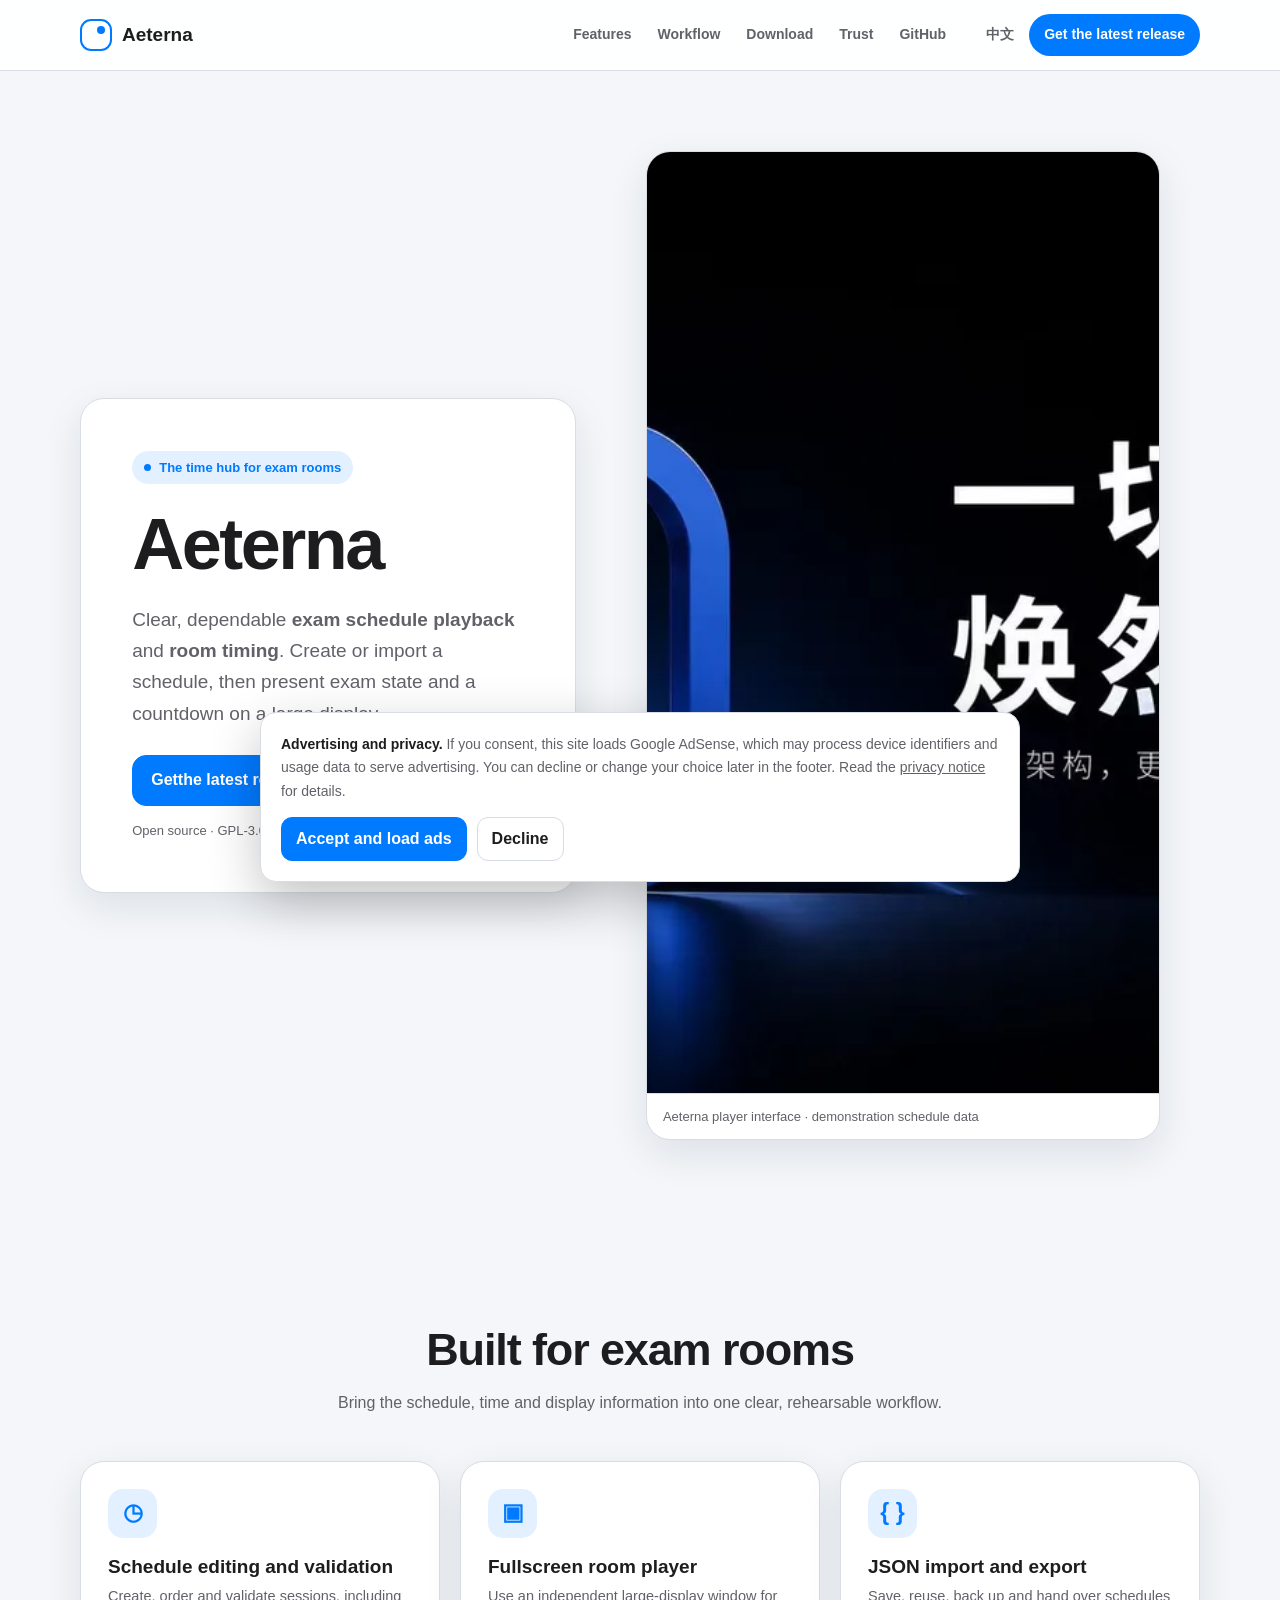
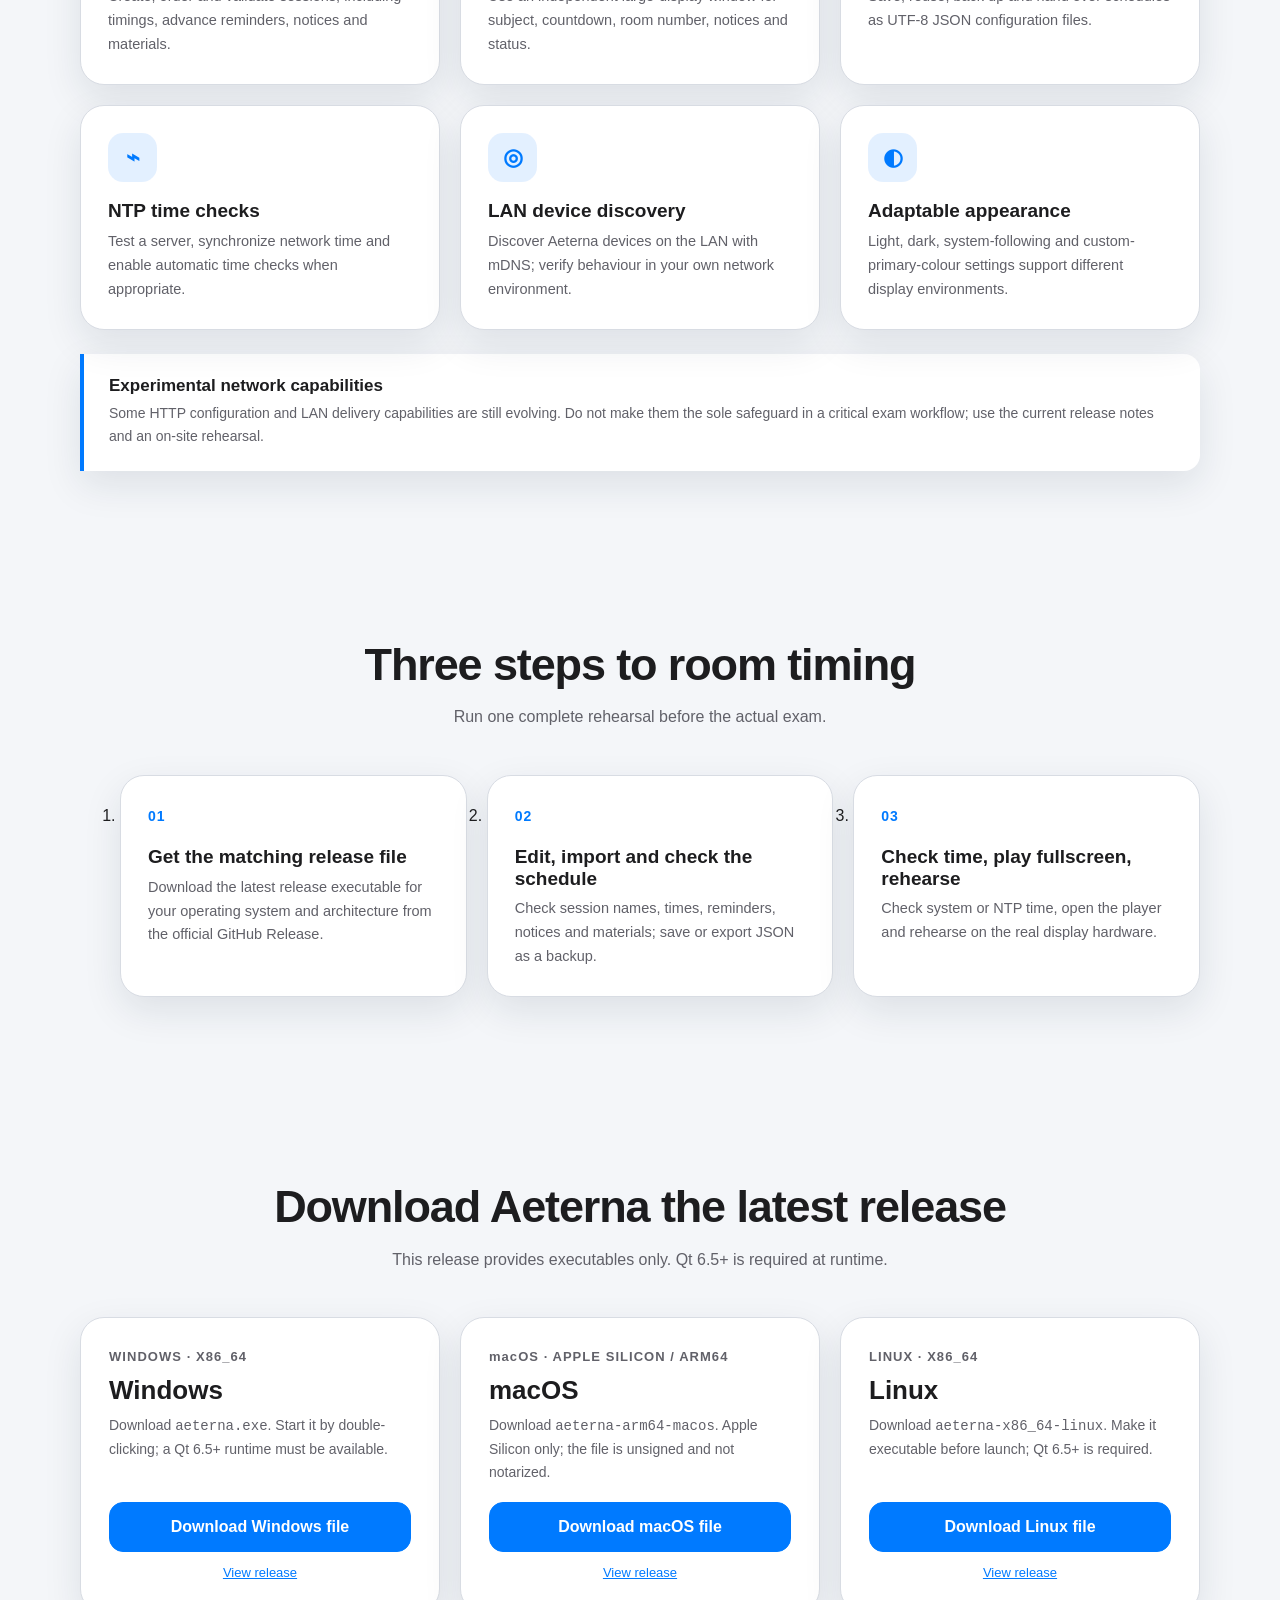
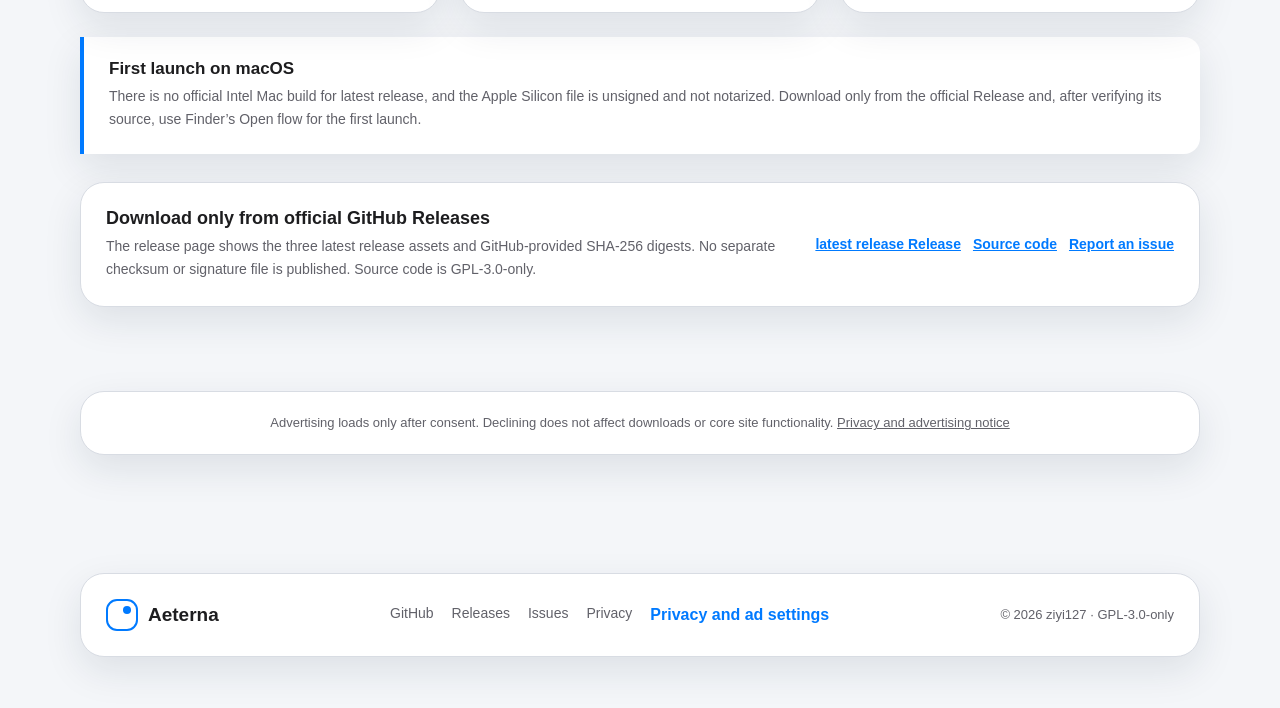
==== en/index.html @ 11a24388 "site: update official website (assets, i18n, privacy, sitemap, scripts)" ====
<!doctype html>
<html lang="en">
<head>
  <meta charset="UTF-8">
  <meta name="viewport" content="width=device-width, initial-scale=1.0">
  <meta name="theme-color" content="#007aff">
  <title>Aeterna | Exam schedule playback and timing</title>
  <meta name="release-api" content="https://api.github.com/repos/ziyi127/Aeterna/releases/latest">
  <link rel="release-data" href="../assets/data/release.json">
  <meta name="description" content="Aeterna is an exam schedule playback and room-timing application: edit schedules, present a fullscreen countdown, exchange JSON files, and check time with NTP before an exam.">
  <link rel="canonical" href="https://aeterna.dpdns.org/en/">
  <link rel="alternate" hreflang="zh-CN" href="https://aeterna.dpdns.org/">
  <link rel="alternate" hreflang="en" href="https://aeterna.dpdns.org/en/">
  <link rel="alternate" hreflang="x-default" href="https://aeterna.dpdns.org/">
  <meta property="og:type" content="website"><meta property="og:site_name" content="Aeterna"><meta property="og:title" content="Aeterna | The time hub for exam rooms"><meta property="og:description" content="Clear exam schedule playback and room timing."><meta property="og:url" content="https://aeterna.dpdns.org/en/"><meta property="og:locale" content="en_US">
  <meta name="twitter:card" content="summary"><meta name="twitter:title" content="Aeterna | Exam schedule playback and timing"><meta name="twitter:description" content="Clear exam schedule playback and room timing.">
  <link rel="icon" href="data:image/svg+xml,%3Csvg xmlns='http://www.w3.org/2000/svg' viewBox='0 0 32 32'%3E%3Crect x='5' y='5' width='22' height='22' rx='7' fill='none' stroke='%23007aff' stroke-width='2.5'/%3E%3Ccircle cx='21' cy='21' r='4' fill='%23007aff'/%3E%3C/svg%3E">
  <link rel="stylesheet" href="../assets/css/styles.css"><script src="../assets/js/main.js" defer></script>
  <script type="application/ld+json">{"@context":"https://schema.org","@type":"SoftwareApplication","name":"Aeterna","applicationCategory":"EducationalApplication","operatingSystem":"Windows, Linux, macOS (Apple Silicon)","license":"https://www.gnu.org/licenses/gpl-3.0.html","url":"https://aeterna.dpdns.org/en/","downloadUrl":"https://github.com/ziyi127/Aeterna/releases","codeRepository":"https://github.com/ziyi127/Aeterna"}</script>
</head>
<body>
  <a class="skip-link" href="#main-content">Skip to main content</a>
  <header class="nav" id="site-nav"><div class="wrap nav-inner"><a class="brand" href="#top" aria-label="Aeterna home"><span class="brand-mark" aria-hidden="true"></span><span>Aeterna</span></a><nav class="nav-links" id="primary-navigation" aria-label="Primary navigation"><a href="#features">Features</a><a href="#workflow">Workflow</a><a href="#download">Download</a><a href="#trust">Trust</a><a href="https://github.com/ziyi127/Aeterna">GitHub</a></nav><div class="nav-actions"><a class="lang-link" href="../" lang="zh-CN" hreflang="zh-CN">中文</a><a class="nav-cta" href="#download">Get <span data-release-version>the latest release</span></a><button class="nav-toggle" id="nav-toggle" type="button" aria-label="Open navigation menu" aria-controls="primary-navigation" aria-expanded="false"><span aria-hidden="true"></span></button></div></div></header>
  <main id="main-content">
    <section class="hero" id="top"><div class="wrap hero-grid"><div class="glass hero-copy reveal"><p class="eyebrow">The time hub for exam rooms</p><h1>Aeterna</h1><p class="hero-sub">Clear, dependable <strong>exam schedule playback</strong> and <strong>room timing</strong>. Create or import a schedule, then present exam state and a countdown on a large display.</p><div class="cta-row"><a class="btn btn-primary" href="#download">Get <span data-release-version>the latest release</span></a><a class="btn btn-ghost" href="https://github.com/ziyi127/Aeterna/releases">Release notes</a></div><p class="hero-note">Open source · GPL-3.0 · Rust + Qt 6 · no account required</p></div><figure class="glass product-shot reveal"><picture><source srcset="../assets/images/aeterna-interface.webp" type="image/webp"><img src="../assets/images/aeterna-interface.jpeg" width="1672" height="941" alt="Aeterna dark interface example with an exam schedule, countdown and room details" fetchpriority="high" decoding="async"></picture><figcaption class="shot-caption">Aeterna player interface · demonstration schedule data</figcaption></figure></div></section>
    <section id="features"><div class="wrap"><div class="sec-head reveal"><h2>Built for exam rooms</h2><p>Bring the schedule, time and display information into one clear, rehearsable workflow.</p></div><div class="card-grid"><article class="glass feature reveal"><div class="icon" aria-hidden="true">◷</div><h3>Schedule editing and validation</h3><p>Create, order and validate sessions, including timings, advance reminders, notices and materials.</p></article><article class="glass feature reveal"><div class="icon" aria-hidden="true">▣</div><h3>Fullscreen room player</h3><p>Use an independent large-display window for subject, countdown, room number, notices and status.</p></article><article class="glass feature reveal"><div class="icon" aria-hidden="true">{ }</div><h3>JSON import and export</h3><p>Save, reuse, back up and hand over schedules as UTF-8 JSON configuration files.</p></article><article class="glass feature reveal"><div class="icon" aria-hidden="true">⌁</div><h3>NTP time checks</h3><p>Test a server, synchronize network time and enable automatic time checks when appropriate.</p></article><article class="glass feature reveal"><div class="icon" aria-hidden="true">◎</div><h3>LAN device discovery</h3><p>Discover Aeterna devices on the LAN with mDNS; verify behaviour in your own network environment.</p></article><article class="glass feature reveal"><div class="icon" aria-hidden="true">◐</div><h3>Adaptable appearance</h3><p>Light, dark, system-following and custom-primary-colour settings support different display environments.</p></article></div><aside class="notice reveal"><h3>Experimental network capabilities</h3><p>Some HTTP configuration and LAN delivery capabilities are still evolving. Do not make them the sole safeguard in a critical exam workflow; use the current release notes and an on-site rehearsal.</p></aside></div></section>
    <section id="workflow"><div class="wrap"><div class="sec-head reveal"><h2>Three steps to room timing</h2><p>Run one complete rehearsal before the actual exam.</p></div><ol class="card-grid"><li class="glass step reveal"><div class="step-num">01</div><h3>Get the matching release file</h3><p>Download the latest release executable for your operating system and architecture from the official GitHub Release.</p></li><li class="glass step reveal"><div class="step-num">02</div><h3>Edit, import and check the schedule</h3><p>Check session names, times, reminders, notices and materials; save or export JSON as a backup.</p></li><li class="glass step reveal"><div class="step-num">03</div><h3>Check time, play fullscreen, rehearse</h3><p>Check system or NTP time, open the player and rehearse on the real display hardware.</p></li></ol></div></section>
    <section id="download"><div class="wrap"><div class="sec-head reveal"><h2>Download Aeterna <span data-release-version>the latest release</span></h2><p>This release provides executables only. Qt 6.5+ is required at runtime.</p></div><div class="download-grid"><article class="glass download-card reveal"><p class="platform">WINDOWS · X86_64</p><h3>Windows</h3><p class="meta">Download <code>aeterna.exe</code>. Start it by double-clicking; a Qt 6.5+ runtime must be available.</p><a class="btn btn-primary" data-release-asset="windows" href="https://github.com/ziyi127/Aeterna/releases">Download Windows file</a><a class="secondary-link" href="https://github.com/ziyi127/Aeterna/releases">View release</a></article><article class="glass download-card reveal"><p class="platform">macOS · APPLE SILICON / ARM64</p><h3>macOS</h3><p class="meta">Download <code>aeterna-arm64-macos</code>. Apple Silicon only; the file is unsigned and not notarized.</p><a class="btn btn-primary" data-release-asset="macos" href="https://github.com/ziyi127/Aeterna/releases">Download macOS file</a><a class="secondary-link" href="https://github.com/ziyi127/Aeterna/releases">View release</a></article><article class="glass download-card reveal"><p class="platform">LINUX · X86_64</p><h3>Linux</h3><p class="meta">Download <code>aeterna-x86_64-linux</code>. Make it executable before launch; Qt 6.5+ is required.</p><a class="btn btn-primary" data-release-asset="linux" href="https://github.com/ziyi127/Aeterna/releases">Download Linux file</a><a class="secondary-link" href="https://github.com/ziyi127/Aeterna/releases">View release</a></article></div><aside class="notice reveal"><h3>First launch on macOS</h3><p>There is no official Intel Mac build for latest release, and the Apple Silicon file is unsigned and not notarized. Download only from the official Release and, after verifying its source, use Finder’s Open flow for the first launch.</p></aside><div class="glass trust reveal" id="trust"><div><h3>Download only from official GitHub Releases</h3><p>The release page shows the three latest release assets and GitHub-provided SHA-256 digests. No separate checksum or signature file is published. Source code is GPL-3.0-only.</p></div><div class="trust-links"><a class="text-link" href="https://github.com/ziyi127/Aeterna/releases">latest release Release</a><a class="text-link" href="https://github.com/ziyi127/Aeterna">Source code</a><a class="text-link" href="https://github.com/ziyi127/Aeterna/issues">Report an issue</a></div></div></div></section>
    <section class="ad-section" aria-label="Advertising"><div class="wrap"><div class="glass ad-card"><p>Advertising loads only after consent. Declining does not affect downloads or core site functionality. <a href="privacy.html">Privacy and advertising notice</a></p><div class="ad-slot" id="adsense-slot" hidden aria-label="Advertising slot"></div></div></div></section>
  </main>
  <footer class="footer"><div class="wrap"><div class="glass footer-bar"><a class="brand" href="#top"><span class="brand-mark" aria-hidden="true"></span><span>Aeterna</span></a><div class="footer-links"><a href="https://github.com/ziyi127/Aeterna">GitHub</a><a href="https://github.com/ziyi127/Aeterna/releases">Releases</a><a href="https://github.com/ziyi127/Aeterna/issues">Issues</a><a href="privacy.html">Privacy</a><button class="privacy-settings" type="button" data-open-consent>Privacy and ad settings</button></div><span class="footer-copy">© 2026 ziyi127 · GPL-3.0-only</span></div></div></footer>
  <section class="consent-banner" id="consent-banner" hidden aria-label="Advertising consent"><p><strong>Advertising and privacy.</strong> If you consent, this site loads Google AdSense, which may process device identifiers and usage data to serve advertising. You can decline or change your choice later in the footer. Read the <a href="privacy.html">privacy notice</a> for details.</p><div class="consent-actions"><button class="accept" type="button" data-consent="accepted">Accept and load ads</button><button type="button" data-consent="declined">Decline</button></div></section>
</body></html>
---- assets/css/styles.css ----
:root {
  --brand: #007aff;
  --brand-hover: #0064d6;
  --ink: #1d1d1f;
  --muted: #616169;
  --surface: #ffffff;
  --surface-soft: #f4f6f9;
  --line: #d8dce3;
  --focus: #004ec4;
  --success: #16833a;
  --radius: 24px;
  --radius-sm: 16px;
  --maxw: 1120px;
  --shadow: 0 14px 38px rgba(20, 35, 55, .10);
  --font: "PingFang SC", "Microsoft YaHei", "Noto Sans SC", -apple-system, BlinkMacSystemFont, "Segoe UI", Roboto, Helvetica, Arial, sans-serif;
}

@media (prefers-color-scheme: dark) {
  :root {
    --ink: #f5f5f7;
    --muted: #b7bac2;
    --surface: #1c1c1e;
    --surface-soft: #0b0b0c;
    --line: #3a3a3c;
    --focus: #70b2ff;
    --shadow: 0 14px 38px rgba(0, 0, 0, .34);
  }
}

* { box-sizing: border-box; }
html { -webkit-text-size-adjust: 100%; scroll-behavior: smooth; }
body { margin: 0; min-width: 0; background: var(--surface-soft); color: var(--ink); font-family: var(--font); line-height: 1.65; }
a { color: inherit; }
button { font: inherit; }
img { display: block; max-width: 100%; }

.skip-link { position: fixed; z-index: 100; top: 12px; left: 12px; transform: translateY(-160%); padding: 10px 14px; border-radius: 10px; background: var(--ink); color: var(--surface); font-weight: 700; text-decoration: none; }
.skip-link:focus { transform: translateY(0); }
:focus-visible { outline: 3px solid var(--focus); outline-offset: 3px; }
.wrap { width: min(var(--maxw), calc(100% - 40px)); margin: 0 auto; }
section { padding: 84px 0; scroll-margin-top: 84px; }

.nav { position: sticky; top: 0; z-index: 20; background: color-mix(in srgb, var(--surface) 92%, transparent); border-bottom: 1px solid var(--line); }
@supports (backdrop-filter: blur(12px)) { .nav { backdrop-filter: blur(16px) saturate(160%); } }
.nav-inner { min-height: 70px; display: flex; align-items: center; gap: 18px; justify-content: space-between; }
.brand { display: inline-flex; align-items: center; gap: 10px; color: var(--ink); text-decoration: none; font-size: 19px; font-weight: 800; white-space: nowrap; }
.brand-mark { position: relative; flex: 0 0 auto; width: 32px; height: 32px; border: 2px solid var(--brand); border-radius: 11px; }
.brand-mark::after { position: absolute; right: 5px; top: 5px; width: 8px; height: 8px; border-radius: 50%; background: var(--brand); content: ""; }
.nav-links, .nav-actions { display: flex; align-items: center; gap: 4px; }
.nav-links { margin-left: auto; }
.nav-links a, .lang-link, .nav-cta { border-radius: 999px; text-decoration: none; }
.nav-links a, .lang-link { padding: 8px 11px; color: var(--muted); font-size: 14px; font-weight: 650; }
.nav-links a:hover, .lang-link:hover { color: var(--ink); background: var(--surface-soft); }
.lang-link[aria-current="page"] { color: var(--brand); }
.nav-cta { padding: 9px 15px; background: var(--brand); color: #fff; font-size: 14px; font-weight: 750; }
.nav-cta:hover, .btn-primary:hover { background: var(--brand-hover); }
.nav-toggle { display: none; width: 44px; height: 44px; border: 1px solid var(--line); border-radius: 12px; background: var(--surface); color: var(--ink); cursor: pointer; }
.nav-toggle span, .nav-toggle span::before, .nav-toggle span::after { position: absolute; width: 20px; height: 2px; border-radius: 2px; background: currentColor; content: ""; }
.nav-toggle span { position: relative; display: inline-block; }
.nav-toggle span::before { transform: translateY(-6px); }
.nav-toggle span::after { transform: translateY(6px); }

.glass { background: var(--surface); border: 1px solid var(--line); border-radius: var(--radius); box-shadow: var(--shadow); }
.hero { padding-top: 64px; }
.hero-grid { display: grid; grid-template-columns: minmax(0, .91fr) minmax(0, 1.09fr); gap: 30px; align-items: center; }
.hero-copy { padding: clamp(28px, 4vw, 52px); }
.eyebrow { display: inline-flex; align-items: center; gap: 8px; margin: 0; padding: 6px 12px; border-radius: 999px; color: var(--brand); background: color-mix(in srgb, var(--brand) 11%, transparent); font-size: 13px; font-weight: 750; }
.eyebrow::before { width: 7px; height: 7px; border-radius: 50%; background: currentColor; content: ""; }
h1, h2, h3 { line-height: 1.15; }
h1 { margin: 19px 0 0; font-size: clamp(42px, 6.2vw, 72px); letter-spacing: -.035em; }
.hero-sub { max-width: 31em; margin: 18px 0 0; color: var(--muted); font-size: clamp(16px, 1.75vw, 19px); }
.cta-row { display: flex; flex-wrap: wrap; gap: 12px; margin-top: 26px; }
.btn { display: inline-flex; min-height: 47px; align-items: center; justify-content: center; padding: 11px 18px; border: 1px solid var(--line); border-radius: 14px; font-weight: 750; text-align: center; text-decoration: none; transition: background-color .18s ease, border-color .18s ease, transform .18s ease; }
.btn-primary { border-color: var(--brand); background: var(--brand); color: #fff; }
.btn-ghost { background: var(--surface); color: var(--ink); }
.btn-ghost:hover { border-color: var(--brand); color: var(--brand); }
.hero-note { margin: 14px 0 0; color: var(--muted); font-size: 13px; }
.product-shot { overflow: hidden; }
.product-shot picture { display: block; background: #1c1c1e; }
.product-shot img { width: 100%; aspect-ratio: 1672 / 941; object-fit: cover; }
.shot-caption { margin: 0; padding: 12px 16px; border-top: 1px solid var(--line); color: var(--muted); font-size: 13px; }

.sec-head { max-width: 46em; margin: 0 auto 44px; text-align: center; }
.sec-head h2 { margin: 0; font-size: clamp(29px, 4vw, 45px); letter-spacing: -.025em; }
.sec-head p { margin: 14px 0 0; color: var(--muted); }
.card-grid { display: grid; grid-template-columns: repeat(3, minmax(0, 1fr)); gap: 20px; }
.feature, .step { padding: 27px; }
.icon { display: grid; width: 49px; height: 49px; place-items: center; border-radius: 15px; background: color-mix(in srgb, var(--brand) 11%, transparent); color: var(--brand); font-size: 23px; font-weight: 800; }
.feature h3, .step h3 { margin: 18px 0 8px; font-size: 19px; }
.feature p, .step p { margin: 0; color: var(--muted); font-size: 14.5px; }
.step-num { color: var(--brand); font-size: 14px; font-weight: 800; letter-spacing: .07em; }

.download-grid { display: grid; grid-template-columns: repeat(3, minmax(0, 1fr)); gap: 20px; }
.download-card { display: flex; flex-direction: column; padding: 28px; }
.platform { margin: 0; color: var(--muted); font-size: 13px; font-weight: 800; letter-spacing: .08em; }
.download-card h3 { margin: 8px 0; font-size: 26px; }
.download-card .meta { min-height: 4.2em; margin: 0 0 18px; color: var(--muted); font-size: 14px; }
.download-card .btn { width: 100%; margin-top: auto; }
.download-card .secondary-link { display: block; margin-top: 10px; color: var(--brand); font-size: 13px; text-align: center; }
.trust { display: grid; grid-template-columns: 1fr auto; gap: 20px; align-items: center; margin-top: 28px; padding: 25px; }
.trust h3 { margin: 0 0 7px; font-size: 18px; }
.trust p { max-width: 58em; margin: 0; color: var(--muted); font-size: 14px; }
.trust-links { display: flex; flex-wrap: wrap; gap: 12px; justify-content: flex-end; }
.text-link { color: var(--brand); font-size: 14px; font-weight: 750; }

.notice { margin-top: 24px; padding: 22px 25px; border-left: 4px solid var(--brand); background: var(--surface); border-radius: 0 var(--radius-sm) var(--radius-sm) 0; box-shadow: var(--shadow); }
.notice h3 { margin: 0 0 7px; font-size: 17px; }
.notice p { margin: 0; color: var(--muted); font-size: 14px; }

.ad-section { padding-top: 0; }
.ad-card { padding: 20px 24px; text-align: center; }
.ad-card p { margin: 0; color: var(--muted); font-size: 13px; }
.ad-slot { min-height: 90px; margin-top: 14px; }
.ad-slot[hidden] { display: none; }

.consent-banner { position: fixed; z-index: 50; right: 18px; bottom: 18px; left: 18px; max-width: 760px; margin: auto; padding: 20px; background: var(--surface); border: 1px solid var(--line); border-radius: var(--radius-sm); box-shadow: 0 18px 52px rgba(0, 0, 0, .24); }
.consent-banner[hidden] { display: none; }
.consent-banner p { margin: 0; color: var(--muted); font-size: 14px; }
.consent-banner strong { color: var(--ink); }
.consent-actions { display: flex; flex-wrap: wrap; gap: 10px; margin-top: 14px; }
.consent-actions button { min-height: 42px; padding: 8px 14px; border: 1px solid var(--line); border-radius: 11px; background: var(--surface); color: var(--ink); cursor: pointer; font-weight: 750; }
.consent-actions .accept { border-color: var(--brand); background: var(--brand); color: #fff; }
.privacy-settings { padding: 0; border: 0; background: none; color: var(--brand); cursor: pointer; font-weight: 650; }

.footer { padding: 34px 0 52px; }
.footer-bar { display: flex; flex-wrap: wrap; align-items: center; justify-content: space-between; gap: 18px; padding: 25px; }
.footer-links { display: flex; flex-wrap: wrap; gap: 12px 18px; }
.footer-links a { color: var(--muted); font-size: 14px; text-decoration: none; }
.footer-links a:hover { color: var(--brand); }
.footer-copy { color: var(--muted); font-size: 13px; }

.js .reveal { opacity: 0; transform: translateY(18px); transition: opacity .48s ease, transform .48s ease; }
.js .reveal.in { opacity: 1; transform: none; }

@media (max-width: 940px) {
  .hero-grid { grid-template-columns: 1fr; }
  .card-grid, .download-grid { grid-template-columns: repeat(2, minmax(0, 1fr)); }
  .trust { grid-template-columns: 1fr; }
  .trust-links { justify-content: flex-start; }
}

@media (max-width: 720px) {
  .wrap { width: min(var(--maxw), calc(100% - 28px)); }
  section { padding: 62px 0; }
  .nav-inner { min-height: 64px; gap: 9px; }
  .nav-links { position: absolute; top: 64px; right: 0; left: 0; display: none; padding: 12px 14px 16px; border-bottom: 1px solid var(--line); background: var(--surface); box-shadow: var(--shadow); }
  .nav.open .nav-links { display: grid; }
  .nav-links a { padding: 11px 12px; }
  .nav-cta { display: none; }
  .nav-toggle { display: inline-grid; place-items: center; }
  .nav-actions { margin-left: auto; }
  .lang-link { padding: 8px; }
  .hero { padding-top: 36px; }
  .hero-copy { padding: 28px; }
  .card-grid, .download-grid { grid-template-columns: 1fr; }
  .sec-head { margin-bottom: 30px; }
  .trust, .feature, .step, .download-card { padding: 23px; }
  .footer-bar { align-items: flex-start; flex-direction: column; }
}

@media (max-width: 380px) {
  .brand { font-size: 17px; }
  .brand-mark { width: 28px; height: 28px; border-radius: 10px; }
  .cta-row .btn { width: 100%; }
}

@media (prefers-reduced-motion: reduce) {
  html { scroll-behavior: auto; }
  *, *::before, *::after { scroll-behavior: auto !important; transition-duration: .01ms !important; animation-duration: .01ms !important; animation-iteration-count: 1 !important; }
  .js .reveal { opacity: 1; transform: none; }
}

@media (forced-colors: active) {
  .glass, .notice, .consent-banner { border: 1px solid CanvasText; box-shadow: none; }
}
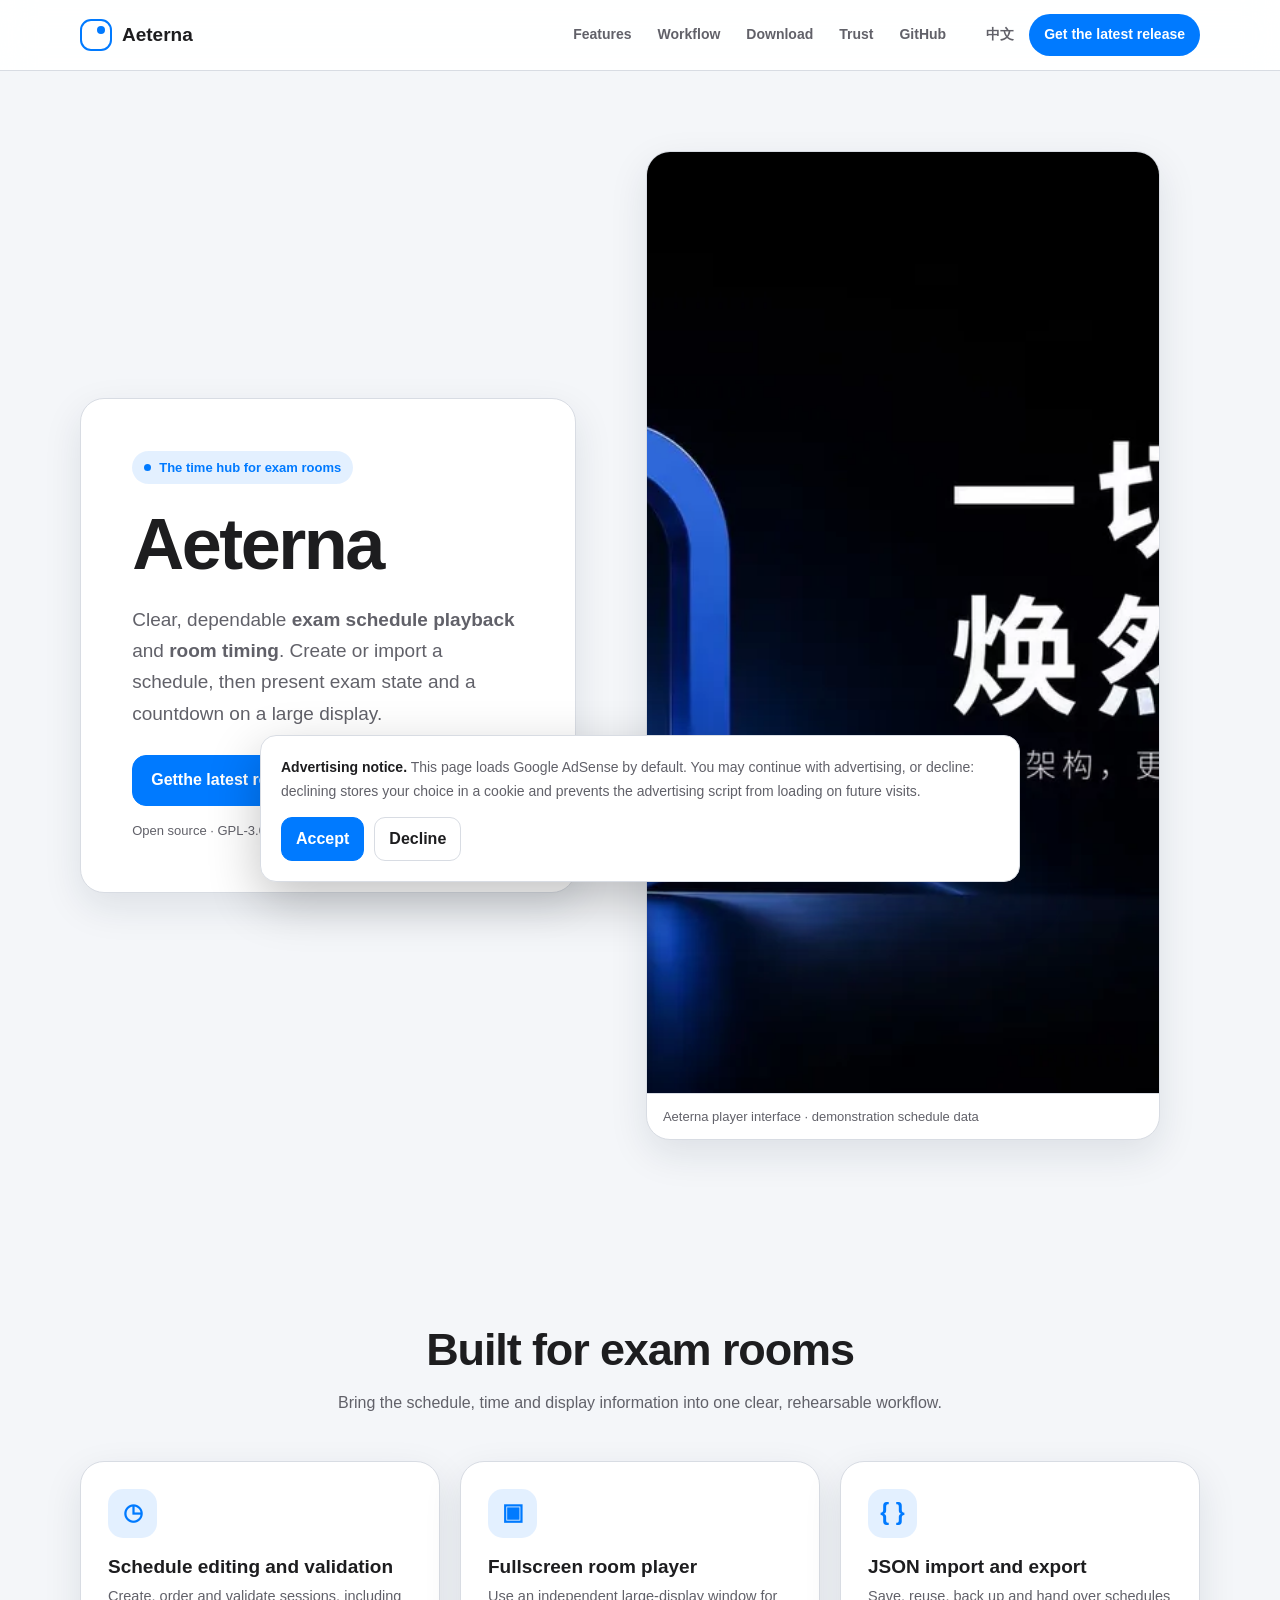
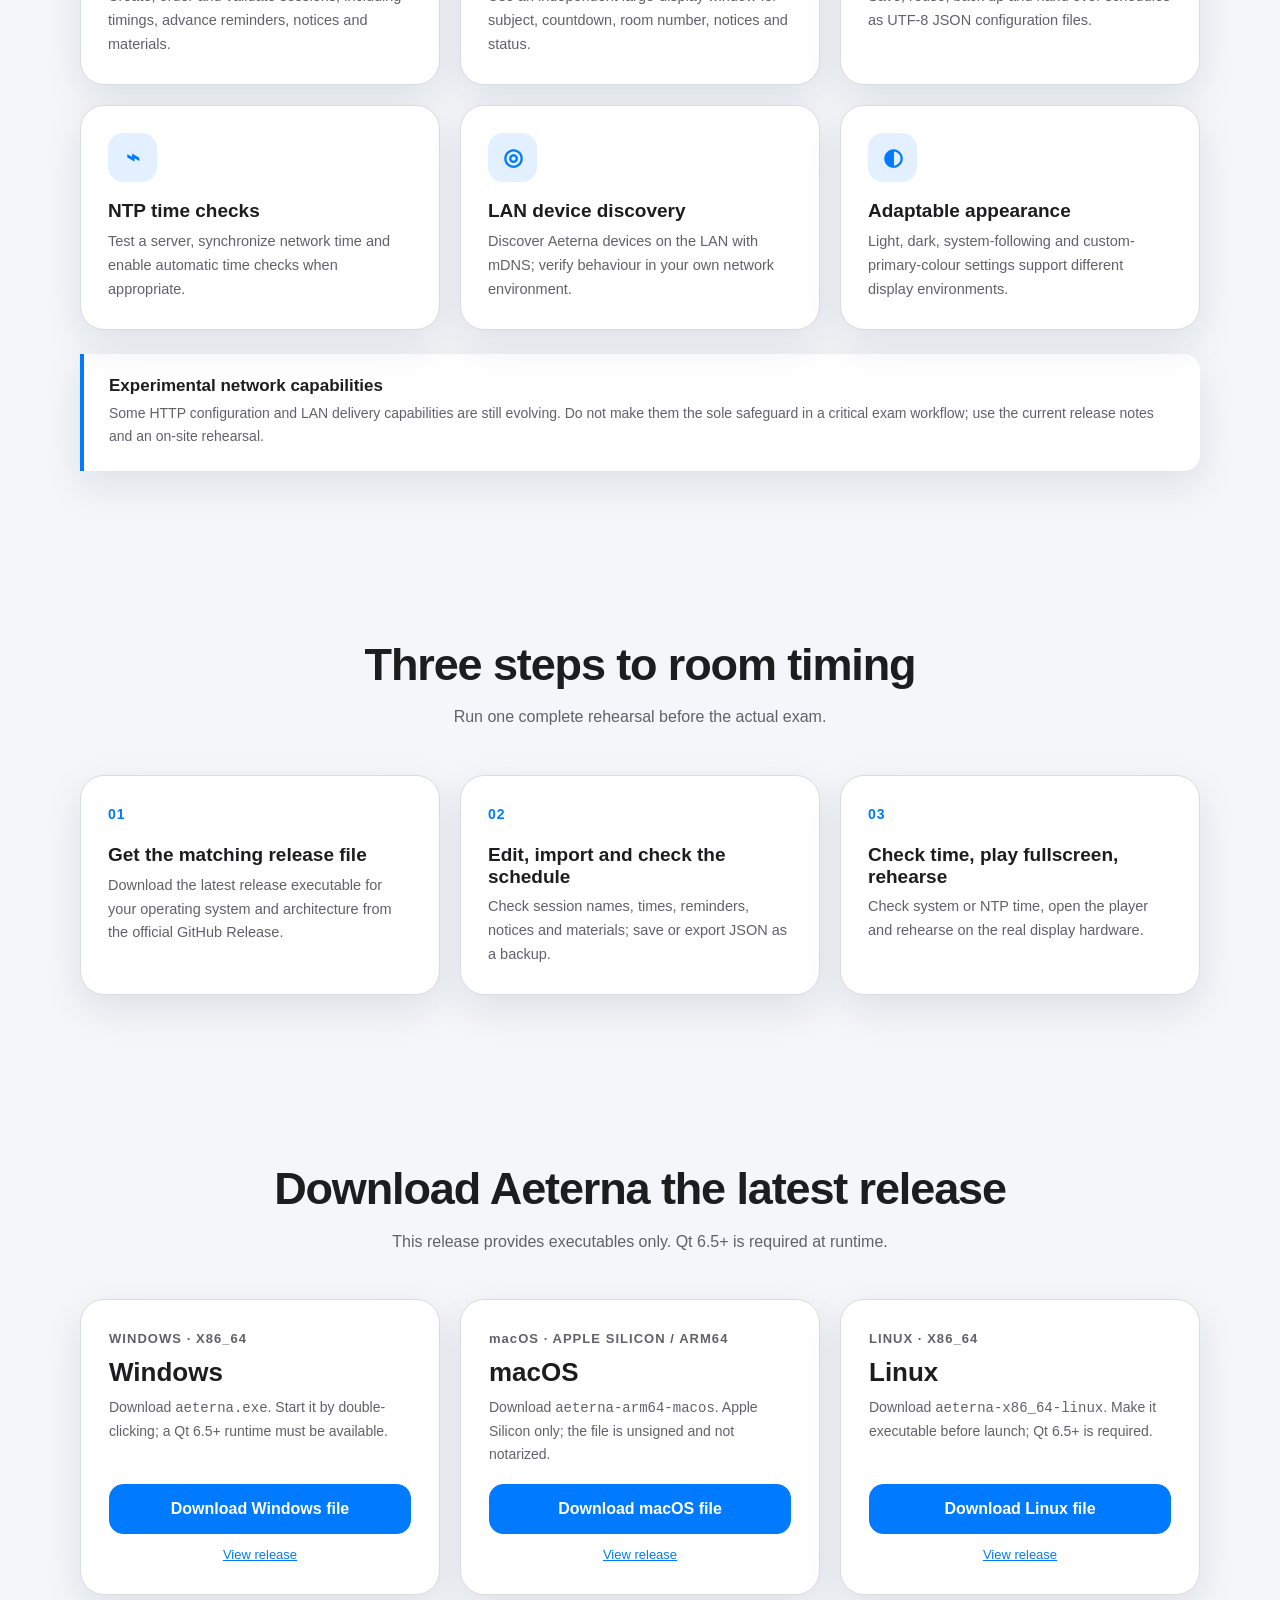
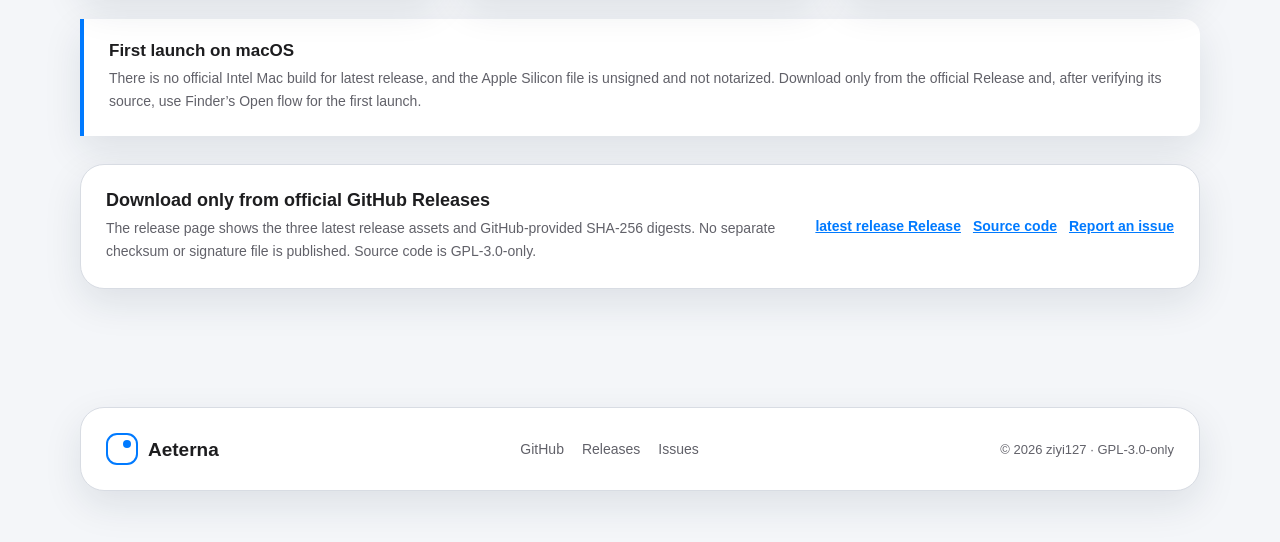
==== commit 70aa5b73: "site: refine workflow cards and ad preferences Co-Authored-By: Claude Opus 4.8 (1M context) <noreply" ====
--- a/en/index.html
+++ b/en/index.html
@@ -15,7 +15,15 @@
   <meta property="og:type" content="website"><meta property="og:site_name" content="Aeterna"><meta property="og:title" content="Aeterna | The time hub for exam rooms"><meta property="og:description" content="Clear exam schedule playback and room timing."><meta property="og:url" content="https://aeterna.dpdns.org/en/"><meta property="og:locale" content="en_US">
   <meta name="twitter:card" content="summary"><meta name="twitter:title" content="Aeterna | Exam schedule playback and timing"><meta name="twitter:description" content="Clear exam schedule playback and room timing.">
   <link rel="icon" href="data:image/svg+xml,%3Csvg xmlns='http://www.w3.org/2000/svg' viewBox='0 0 32 32'%3E%3Crect x='5' y='5' width='22' height='22' rx='7' fill='none' stroke='%23007aff' stroke-width='2.5'/%3E%3Ccircle cx='21' cy='21' r='4' fill='%23007aff'/%3E%3C/svg%3E">
-  <link rel="stylesheet" href="../assets/css/styles.css"><script src="../assets/js/main.js" defer></script>
+  <link rel="stylesheet" href="../assets/css/styles.css">
+  <script src="../assets/js/main.js" defer></script>
+  <script>
+    (function () {
+      if (!/(?:^|;\s*)aeterna_ad_preference=declined(?:;|$)/.test(document.cookie)) {
+        document.write('<script async src="https://pagead2.googlesyndication.com/pagead/js/adsbygoogle.js?client=ca-pub-8719096658134755" crossorigin="anonymous"><\/script>');
+      }
+    })();
+  </script>
   <script type="application/ld+json">{"@context":"https://schema.org","@type":"SoftwareApplication","name":"Aeterna","applicationCategory":"EducationalApplication","operatingSystem":"Windows, Linux, macOS (Apple Silicon)","license":"https://www.gnu.org/licenses/gpl-3.0.html","url":"https://aeterna.dpdns.org/en/","downloadUrl":"https://github.com/ziyi127/Aeterna/releases","codeRepository":"https://github.com/ziyi127/Aeterna"}</script>
 </head>
 <body>
@@ -24,10 +32,9 @@
   <main id="main-content">
     <section class="hero" id="top"><div class="wrap hero-grid"><div class="glass hero-copy reveal"><p class="eyebrow">The time hub for exam rooms</p><h1>Aeterna</h1><p class="hero-sub">Clear, dependable <strong>exam schedule playback</strong> and <strong>room timing</strong>. Create or import a schedule, then present exam state and a countdown on a large display.</p><div class="cta-row"><a class="btn btn-primary" href="#download">Get <span data-release-version>the latest release</span></a><a class="btn btn-ghost" href="https://github.com/ziyi127/Aeterna/releases">Release notes</a></div><p class="hero-note">Open source · GPL-3.0 · Rust + Qt 6 · no account required</p></div><figure class="glass product-shot reveal"><picture><source srcset="../assets/images/aeterna-interface.webp" type="image/webp"><img src="../assets/images/aeterna-interface.jpeg" width="1672" height="941" alt="Aeterna dark interface example with an exam schedule, countdown and room details" fetchpriority="high" decoding="async"></picture><figcaption class="shot-caption">Aeterna player interface · demonstration schedule data</figcaption></figure></div></section>
     <section id="features"><div class="wrap"><div class="sec-head reveal"><h2>Built for exam rooms</h2><p>Bring the schedule, time and display information into one clear, rehearsable workflow.</p></div><div class="card-grid"><article class="glass feature reveal"><div class="icon" aria-hidden="true">◷</div><h3>Schedule editing and validation</h3><p>Create, order and validate sessions, including timings, advance reminders, notices and materials.</p></article><article class="glass feature reveal"><div class="icon" aria-hidden="true">▣</div><h3>Fullscreen room player</h3><p>Use an independent large-display window for subject, countdown, room number, notices and status.</p></article><article class="glass feature reveal"><div class="icon" aria-hidden="true">{ }</div><h3>JSON import and export</h3><p>Save, reuse, back up and hand over schedules as UTF-8 JSON configuration files.</p></article><article class="glass feature reveal"><div class="icon" aria-hidden="true">⌁</div><h3>NTP time checks</h3><p>Test a server, synchronize network time and enable automatic time checks when appropriate.</p></article><article class="glass feature reveal"><div class="icon" aria-hidden="true">◎</div><h3>LAN device discovery</h3><p>Discover Aeterna devices on the LAN with mDNS; verify behaviour in your own network environment.</p></article><article class="glass feature reveal"><div class="icon" aria-hidden="true">◐</div><h3>Adaptable appearance</h3><p>Light, dark, system-following and custom-primary-colour settings support different display environments.</p></article></div><aside class="notice reveal"><h3>Experimental network capabilities</h3><p>Some HTTP configuration and LAN delivery capabilities are still evolving. Do not make them the sole safeguard in a critical exam workflow; use the current release notes and an on-site rehearsal.</p></aside></div></section>
-    <section id="workflow"><div class="wrap"><div class="sec-head reveal"><h2>Three steps to room timing</h2><p>Run one complete rehearsal before the actual exam.</p></div><ol class="card-grid"><li class="glass step reveal"><div class="step-num">01</div><h3>Get the matching release file</h3><p>Download the latest release executable for your operating system and architecture from the official GitHub Release.</p></li><li class="glass step reveal"><div class="step-num">02</div><h3>Edit, import and check the schedule</h3><p>Check session names, times, reminders, notices and materials; save or export JSON as a backup.</p></li><li class="glass step reveal"><div class="step-num">03</div><h3>Check time, play fullscreen, rehearse</h3><p>Check system or NTP time, open the player and rehearse on the real display hardware.</p></li></ol></div></section>
+    <section id="workflow"><div class="wrap"><div class="sec-head reveal"><h2>Three steps to room timing</h2><p>Run one complete rehearsal before the actual exam.</p></div><div class="card-grid"><article class="glass step reveal"><div class="step-num">01</div><h3>Get the matching release file</h3><p>Download the latest release executable for your operating system and architecture from the official GitHub Release.</p></article><article class="glass step reveal"><div class="step-num">02</div><h3>Edit, import and check the schedule</h3><p>Check session names, times, reminders, notices and materials; save or export JSON as a backup.</p></article><article class="glass step reveal"><div class="step-num">03</div><h3>Check time, play fullscreen, rehearse</h3><p>Check system or NTP time, open the player and rehearse on the real display hardware.</p></article></div></div></section>
     <section id="download"><div class="wrap"><div class="sec-head reveal"><h2>Download Aeterna <span data-release-version>the latest release</span></h2><p>This release provides executables only. Qt 6.5+ is required at runtime.</p></div><div class="download-grid"><article class="glass download-card reveal"><p class="platform">WINDOWS · X86_64</p><h3>Windows</h3><p class="meta">Download <code>aeterna.exe</code>. Start it by double-clicking; a Qt 6.5+ runtime must be available.</p><a class="btn btn-primary" data-release-asset="windows" href="https://github.com/ziyi127/Aeterna/releases">Download Windows file</a><a class="secondary-link" href="https://github.com/ziyi127/Aeterna/releases">View release</a></article><article class="glass download-card reveal"><p class="platform">macOS · APPLE SILICON / ARM64</p><h3>macOS</h3><p class="meta">Download <code>aeterna-arm64-macos</code>. Apple Silicon only; the file is unsigned and not notarized.</p><a class="btn btn-primary" data-release-asset="macos" href="https://github.com/ziyi127/Aeterna/releases">Download macOS file</a><a class="secondary-link" href="https://github.com/ziyi127/Aeterna/releases">View release</a></article><article class="glass download-card reveal"><p class="platform">LINUX · X86_64</p><h3>Linux</h3><p class="meta">Download <code>aeterna-x86_64-linux</code>. Make it executable before launch; Qt 6.5+ is required.</p><a class="btn btn-primary" data-release-asset="linux" href="https://github.com/ziyi127/Aeterna/releases">Download Linux file</a><a class="secondary-link" href="https://github.com/ziyi127/Aeterna/releases">View release</a></article></div><aside class="notice reveal"><h3>First launch on macOS</h3><p>There is no official Intel Mac build for latest release, and the Apple Silicon file is unsigned and not notarized. Download only from the official Release and, after verifying its source, use Finder’s Open flow for the first launch.</p></aside><div class="glass trust reveal" id="trust"><div><h3>Download only from official GitHub Releases</h3><p>The release page shows the three latest release assets and GitHub-provided SHA-256 digests. No separate checksum or signature file is published. Source code is GPL-3.0-only.</p></div><div class="trust-links"><a class="text-link" href="https://github.com/ziyi127/Aeterna/releases">latest release Release</a><a class="text-link" href="https://github.com/ziyi127/Aeterna">Source code</a><a class="text-link" href="https://github.com/ziyi127/Aeterna/issues">Report an issue</a></div></div></div></section>
-    <section class="ad-section" aria-label="Advertising"><div class="wrap"><div class="glass ad-card"><p>Advertising loads only after consent. Declining does not affect downloads or core site functionality. <a href="privacy.html">Privacy and advertising notice</a></p><div class="ad-slot" id="adsense-slot" hidden aria-label="Advertising slot"></div></div></div></section>
   </main>
-  <footer class="footer"><div class="wrap"><div class="glass footer-bar"><a class="brand" href="#top"><span class="brand-mark" aria-hidden="true"></span><span>Aeterna</span></a><div class="footer-links"><a href="https://github.com/ziyi127/Aeterna">GitHub</a><a href="https://github.com/ziyi127/Aeterna/releases">Releases</a><a href="https://github.com/ziyi127/Aeterna/issues">Issues</a><a href="privacy.html">Privacy</a><button class="privacy-settings" type="button" data-open-consent>Privacy and ad settings</button></div><span class="footer-copy">© 2026 ziyi127 · GPL-3.0-only</span></div></div></footer>
-  <section class="consent-banner" id="consent-banner" hidden aria-label="Advertising consent"><p><strong>Advertising and privacy.</strong> If you consent, this site loads Google AdSense, which may process device identifiers and usage data to serve advertising. You can decline or change your choice later in the footer. Read the <a href="privacy.html">privacy notice</a> for details.</p><div class="consent-actions"><button class="accept" type="button" data-consent="accepted">Accept and load ads</button><button type="button" data-consent="declined">Decline</button></div></section>
+  <footer class="footer"><div class="wrap"><div class="glass footer-bar"><a class="brand" href="#top"><span class="brand-mark" aria-hidden="true"></span><span>Aeterna</span></a><div class="footer-links"><a href="https://github.com/ziyi127/Aeterna">GitHub</a><a href="https://github.com/ziyi127/Aeterna/releases">Releases</a><a href="https://github.com/ziyi127/Aeterna/issues">Issues</a></div><span class="footer-copy">© 2026 ziyi127 · GPL-3.0-only</span></div></div></footer>
+  <section class="consent-banner" id="consent-banner" hidden aria-label="Advertising preference"><p><strong>Advertising notice.</strong> This page loads Google AdSense by default. You may continue with advertising, or decline: declining stores your choice in a cookie and prevents the advertising script from loading on future visits.</p><div class="consent-actions"><button class="accept" type="button" data-ad-preference="accepted">Accept</button><button type="button" data-ad-preference="declined">Decline</button></div></section>
 </body></html>
